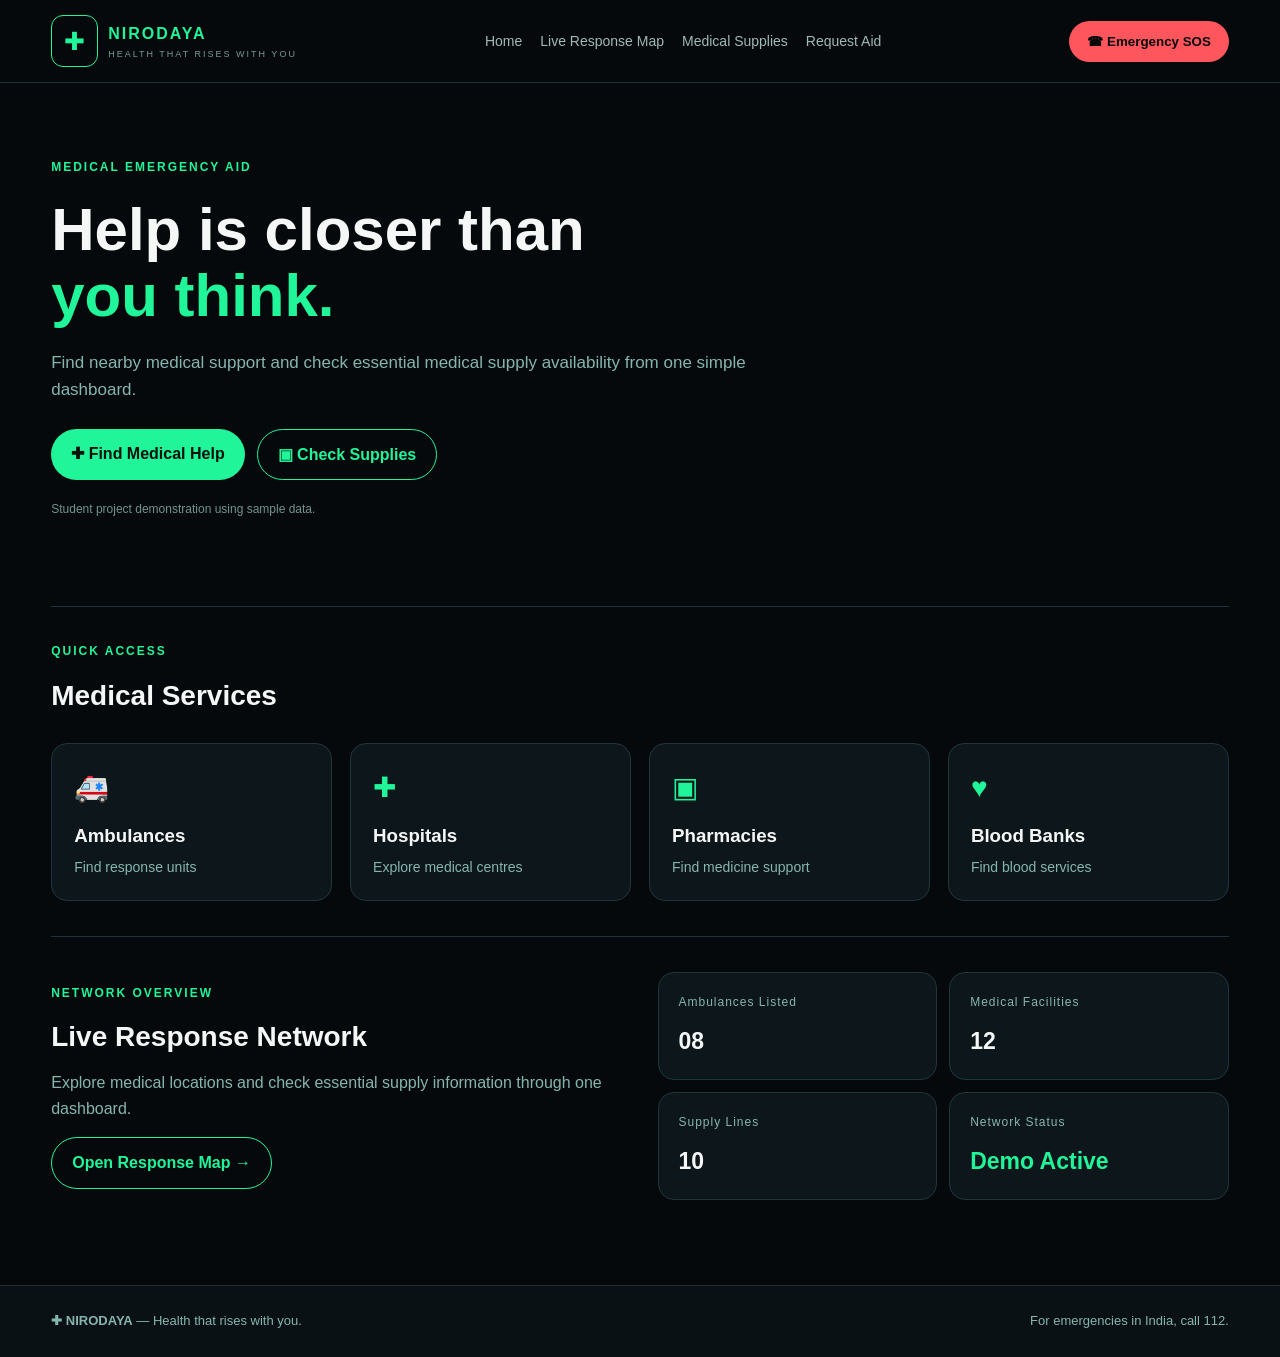
==== index.html @ 58ff2ede "Rename home page to index.html and fix links." ====
<!DOCTYPE html>
<html lang="en">
<head>
    <meta charset="UTF-8">
    <meta name="viewport" content="width=device-width, initial-scale=1.0">
    <title>Nirodaya - Medical Emergency Aid</title>
    <link rel="stylesheet" href="style.css">
    <script src="script.js" defer></script>
</head>
<body>

    <header class="navbar">
        <a href="index_p1.html" class="brand">
            <span class="logo">✚</span>
            <span>
                <strong>NIRODAYA</strong>
                <small>HEALTH THAT RISES WITH YOU</small>
            </span>
        </a>

        <nav>
            <a href="index_p1.html">Home</a>
            <a href="map_p2.html">Live Response Map</a>
            <a href="supplies_p3.html">Medical Supplies</a>
	    <a href="request_p4.html">Request Aid</a>
        </nav>

        <button class="sos-button" onclick="showEmergencyMessage()">
            ☎ Emergency SOS
        </button>
    </header>

    <main class="container">

        <section class="hero">
            <p class="eyebrow">MEDICAL EMERGENCY AID</p>

            <h1>
                Help is closer than<br>
                <span>you think.</span>
            </h1>

            <p class="intro">
                Find nearby medical support and check essential
                medical supply availability from one simple dashboard.
            </p>

            <div class="button-row">
                <a href="map_p2.html" class="button primary">
                    ✚ Find Medical Help
                </a>

                <a href="supplies_p3.html" class="button outline">
                    ▣ Check Supplies
                </a>
            </div>

            <p class="notice">
                Student project demonstration using sample data.
            </p>
        </section>

        <section class="section">
            <p class="eyebrow">QUICK ACCESS</p>
            <h2>Medical Services</h2>

            <div class="card-grid four">

                <a href="map_p2.html" class="service-card">
                    <div class="service-icon">🚑</div>
                    <h3>Ambulances</h3>
                    <p>Find response units</p>
                </a>

                <a href="map_p2.html" class="service-card">
                    <div class="service-icon">✚</div>
                    <h3>Hospitals</h3>
                    <p>Explore medical centres</p>
                </a>

                <a href="map_p2.html" class="service-card">
                    <div class="service-icon">▣</div>
                    <h3>Pharmacies</h3>
                    <p>Find medicine support</p>
                </a>

                <a href="map_p2.html" class="service-card">
                    <div class="service-icon">♥</div>
                    <h3>Blood Banks</h3>
                    <p>Find blood services</p>
                </a>

            </div>
        </section>

        <section class="section response-preview">
            <div>
                <p class="eyebrow">NETWORK OVERVIEW</p>
                <h2>Live Response Network</h2>

                <p class="muted">
                    Explore medical locations and check essential
                    supply information through one dashboard.
                </p>

                <a href="map_p2.html" class="button outline">
                    Open Response Map →
                </a>
            </div>

            <div class="stats-grid">
                <div class="stat-card">
                    <span>Ambulances Listed</span>
                    <strong>08</strong>
                </div>

                <div class="stat-card">
                    <span>Medical Facilities</span>
                    <strong>12</strong>
                </div>

                <div class="stat-card">
                    <span>Supply Lines</span>
                    <strong>10</strong>
                </div>

                <div class="stat-card">
                    <span>Network Status</span>
                    <strong class="green-text">Demo Active</strong>
                </div>
            </div>
        </section>

    </main>

    <footer class="footer">
        <p><strong>✚ NIRODAYA</strong> — Health that rises with you.</p>
        <p>For emergencies in India, call 112.</p>
    </footer>

</body>
</html>
---- style.css ----
/* ==================================
   1. BASIC PAGE SETTINGS
================================== */

* {
    box-sizing: border-box;
}

body {
    margin: 0;
    font-family: Arial, sans-serif;
    background-color: #05090b;
    color: #f5f7f7;
    line-height: 1.6;
}

a {
    text-decoration: none;
    color: inherit;
}

h1, h2, h3, p {
    margin-top: 0;
}


/* ==================================
   2. NAVIGATION BAR
================================== */

.navbar {
    display: flex;
    align-items: center;
    justify-content: space-between;
    padding: 15px 4%;
    background-color: #05090b;
    border-bottom: 1px solid #203237;
    gap: 20px;
}

.brand {
    display: flex;
    align-items: center;
    gap: 10px;
    color: #20f59a;
}

.logo {
    border: 1px solid #20f59a;
    border-radius: 12px;
    padding: 5px 12px;
    font-size: 25px;
}

.brand strong {
    display: block;
    letter-spacing: 2px;
}

.brand small {
    display: block;
    color: #779b94;
    font-size: 9px;
    letter-spacing: 2px;
}

.navbar nav {
    display: flex;
    align-items: center;
    gap: 18px;
    flex-wrap: wrap;
}

.navbar nav a {
    color: #a1b9b7;
    font-size: 14px;
}

.navbar nav a:hover,
.navbar nav a.active {
    color: #20f59a;
}


/* ==================================
   3. EMERGENCY SOS BUTTON
================================== */

.sos-button {
    background-color: #ff555d;
    color: #080808;
    border: none;
    border-radius: 30px;
    padding: 13px 18px;
    font-weight: bold;
    cursor: pointer;
}

.sos-button:hover {
    background-color: #ff747b;
}


/* ==================================
   4. MAIN CONTENT
================================== */

.container {
    width: 92%;
    max-width: 1200px;
    margin: auto;
}

.hero {
    padding: 75px 0;
    max-width: 760px;
}

.eyebrow {
    color: #20f59a;
    font-size: 12px;
    font-weight: bold;
    letter-spacing: 2px;
}

.hero h1 {
    font-size: 60px;
    line-height: 1.1;
    margin: 20px 0;
}

.hero h1 span {
    color: #20f59a;
}

.intro {
    color: #86b5b0;
    font-size: 17px;
    max-width: 750px;
}

.notice {
    color: #72948f;
    font-size: 12px;
    margin-top: 20px;
}

.page-main {
    padding-top: 35px;
    padding-bottom: 25px;
}

.page-title {
    font-size: 40px;
    margin-bottom: 10px;
}


/* ==================================
   5. BUTTONS AND LINKS
================================== */

.button-row {
    display: flex;
    flex-wrap: wrap;
    gap: 12px;
    margin-top: 25px;
}

.button {
    display: inline-block;
    padding: 12px 20px;
    border-radius: 30px;
    font-weight: bold;
    text-align: center;
}

.primary {
    background-color: #20f59a;
    color: #04100a;
}

.outline {
    border: 1px solid #20f59a;
    color: #20f59a;
    background-color: transparent;
}

.primary:hover {
    background-color: #16d984;
}

.outline:hover {
    background-color: #123a2b;
}

.full-width {
    display: block;
    margin-top: 18px;
}


/* ==================================
   6. SECTIONS AND SERVICE CARDS
================================== */

.section {
    padding: 35px 0;
    border-top: 1px solid #203237;
}

.section h2 {
    font-size: 28px;
    margin-bottom: 10px;
}

.card-grid {
    display: grid;
    gap: 18px;
    margin-top: 25px;
}

.four {
    grid-template-columns: repeat(4, 1fr);
}

.two {
    grid-template-columns: repeat(2, 1fr);
}

.service-card,
.supply-card,
.stat-card,
.info-panel {
    background-color: #0d171b;
    border: 1px solid #20363c;
    border-radius: 16px;
}

.service-card {
    padding: 22px;
    transition: 0.2s;
}

.service-card:hover {
    border-color: #20f59a;
    transform: translateY(-3px);
}

.service-icon {
    color: #20f59a;
    font-size: 28px;
}

.service-card h3 {
    margin: 10px 0 5px;
}

.service-card p {
    color: #86b5b0;
    font-size: 14px;
    margin-bottom: 0;
}

.muted {
    color: #86b5b0;
}


/* ==================================
   7. NETWORK STATISTICS
================================== */

.response-preview {
    display: grid;
    grid-template-columns: 1fr 1fr;
    gap: 35px;
    align-items: center;
}

.stats-grid {
    display: grid;
    grid-template-columns: 1fr 1fr;
    gap: 12px;
}

.stat-card {
    padding: 20px;
}

.stat-card span {
    display: block;
    color: #86b5b0;
    font-size: 12px;
    letter-spacing: 1px;
}

.stat-card strong {
    display: block;
    font-size: 23px;
    margin-top: 10px;
}

.green-text {
    color: #20f59a;
}


/* ==================================
   8. FOOTER
================================== */

.footer {
    margin-top: 50px;
    padding: 25px 4%;
    border-top: 1px solid #203237;
    background-color: #0a1114;
    color: #86b5b0;
    font-size: 13px;
    display: flex;
    justify-content: space-between;
    gap: 15px;
    flex-wrap: wrap;
}

.footer p {
    margin-bottom: 0;
}


/* ==================================
   9. FILTER BUTTONS
================================== */

.filter-row {
    display: flex;
    flex-wrap: wrap;
    gap: 10px;
    margin: 25px 0;
}

.filter {
    padding: 10px 16px;
    border: 1px solid #20f59a;
    border-radius: 25px;
    color: #20f59a;
    background-color: transparent;
    cursor: pointer;
}

.filter:hover,
.filter.active {
    background-color: #123a2b;
}


/* ==================================
   10. MAP PAGE
================================== */

.map-layout {
    display: grid;
    grid-template-columns: 2fr 1fr;
    gap: 20px;
    align-items: start;
}

.map-panel {
    min-width: 0;
}

.fake-map {
    height: 440px;
    position: relative;
    overflow: hidden;
    border: 1px solid #20363c;
    border-radius: 16px;
    background-color: #071310;
    background-image:
        linear-gradient(#16302b 1px, transparent 1px),
        linear-gradient(90deg, #16302b 1px, transparent 1px);
    background-size: 36px 36px;
}

.road {
    position: absolute;
    width: 120%;
    height: 4px;
    background-color: #183338;
    border: 1px solid #25464a;
}

.road-one {
    top: 25%;
    left: -10%;
    transform: rotate(3deg);
}

.road-two {
    top: 55%;
    left: -5%;
    transform: rotate(-2deg);
}

.road-three {
    top: 78%;
    left: -8%;
    transform: rotate(-4deg);
}

.map-marker {
    position: absolute;
    width: 38px;
    height: 38px;
    border-radius: 50%;
    background-color: #102b21;
    border: 1px solid #20f59a;
    color: #20f59a;
    cursor: pointer;
    font-size: 17px;
}

.map-marker:hover {
    transform: scale(1.1);
}

.hospital {
    color: #20f59a;
}

.pharmacy {
    color: #69d9ff;
    border-color: #69d9ff;
}

.clinic {
    color: #ffc247;
    border-color: #ffc247;
}

.blood {
    color: #ff6195;
    border-color: #ff6195;
}

.m1 { top: 27%; left: 20%; }
.m2 { top: 13%; left: 28%; }
.m3 { top: 18%; left: 53%; }
.m4 { top: 31%; left: 80%; }
.m5 { top: 56%; left: 68%; }
.m6 { top: 62%; left: 20%; }
.m7 { top: 72%; left: 45%; }
.m8 { top: 49%; left: 43%; }

.map-legend {
    position: absolute;
    bottom: 12px;
    left: 12px;
    padding: 10px;
    background-color: #091316;
    border: 1px solid #254047;
    border-radius: 10px;
    color: #86b5b0;
    font-size: 11px;
    display: flex;
    gap: 10px;
    flex-wrap: wrap;
}

.info-panel {
    padding: 22px;
}

.info-panel h2 {
    font-size: 22px;
}

.small-stat {
    display: flex;
    justify-content: space-between;
    gap: 10px;
    padding: 12px 0;
    border-top: 1px solid #203237;
    font-size: 13px;
}

.small-stat span {
    color: #86b5b0;
}


/* ==================================
   11. MEDICAL SUPPLIES PAGE
================================== */

.supply-tools {
    display: flex;
    align-items: center;
    justify-content: space-between;
    gap: 15px;
    flex-wrap: wrap;
}

.supply-tools .filter-row {
    margin-bottom: 15px;
}

.supply-card {
    padding: 20px;
}

.card-top {
    display: flex;
    justify-content: space-between;
    align-items: flex-start;
    gap: 10px;
}

.card-top h2 {
    font-size: 17px;
    margin-bottom: 5px;
}

.status {
    white-space: nowrap;
    padding: 3px 10px;
    border-radius: 20px;
    font-size: 11px;
}

.low {
    color: #ffc247;
    border: 1px solid #805b15;
}

.critical {
    color: #ff646b;
    border: 1px solid #783036;
}

.out {
    color: #a6c0c2;
    background-color: #17272c;
}

.good {
    color: #20f59a;
    border: 1px solid #087b4c;
}

.stock-line {
    display: flex;
    justify-content: space-between;
    gap: 10px;
    color: #86b5b0;
    font-size: 13px;
    margin-top: 18px;
}

.progress {
    height: 7px;
    background-color: #1b2b30;
    border-radius: 10px;
    overflow: hidden;
    margin-top: 8px;
}

.progress span {
    display: block;
    height: 100%;
    background-color: #20f59a;
}

.progress.red span {
    background-color: #ff555d;
}

.progress.amber span {
    background-color: #ffc247;
}

.card-note {
    color: #86b5b0;
    font-size: 13px;
    margin: 12px 0 0;
}

.hidden {
    display: none;
}


/* ==================================
   12. FORM INPUTS
================================== */

label {
    display: block;
    color: #86b5b0;
    margin-bottom: 6px;
    font-size: 14px;
}

input,
select,
textarea {
    display: block;
    width: 100%;
    padding: 13px;
    background-color: #122126;
    color: #f5f7f7;
    border: 1px solid #294247;
    border-radius: 10px;
    font-family: Arial, sans-serif;
    font-size: 14px;
}

input::placeholder,
textarea::placeholder {
    color: #72948f;
}

select {
    cursor: pointer;
}

textarea {
    resize: vertical;
}

form .button {
    cursor: pointer;
    border: none;
}

form .button:hover {
    background-color: #16d984;
}

#requestMessage {
    margin-top: 20px;
    overflow-wrap: anywhere;
}


/* ==================================
   13. MOBILE RESPONSIVE DESIGN
================================== */

@media (max-width: 850px) {

    .navbar {
        flex-wrap: wrap;
    }

    .navbar nav {
        order: 3;
        width: 100%;
    }

    .four {
        grid-template-columns: repeat(2, 1fr);
    }

    .map-layout,
    .response-preview {
        grid-template-columns: 1fr;
    }

    .hero h1 {
        font-size: 48px;
    }
}

@media (max-width: 520px) {

    .container {
        width: 92%;
    }

    .hero {
        padding: 45px 0;
    }

    .hero h1 {
        font-size: 40px;
    }

    .page-title {
        font-size: 32px;
    }

    .two,
    .four,
    .stats-grid {
        grid-template-columns: 1fr;
    }

    .navbar nav {
        gap: 12px;
    }

    .sos-button {
        padding: 10px 12px;
    }

    .fake-map {
        height: 360px;
    }

    .map-legend {
        right: 8px;
        font-size: 10px;
    }

    .card-top {
        flex-wrap: wrap;
    }

    input,
    select,
    textarea {
        width: 100%;
    }
}
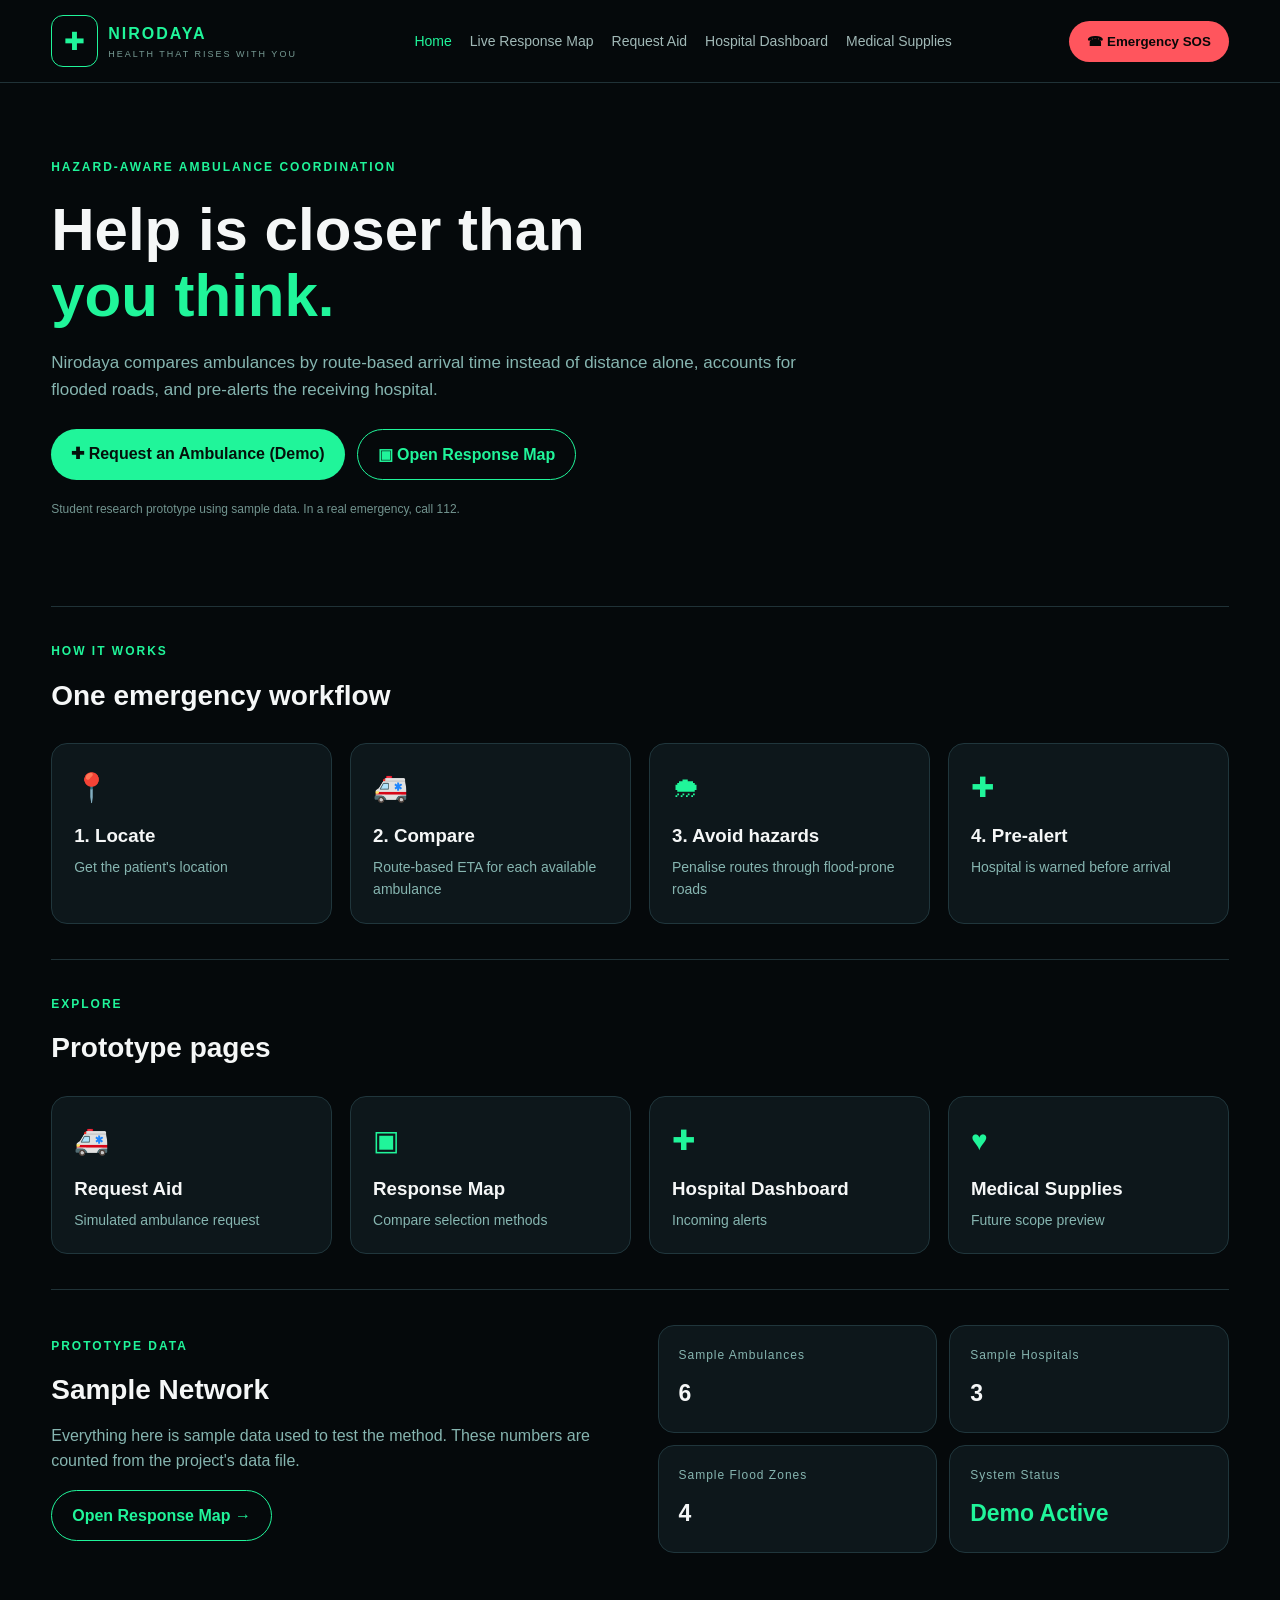
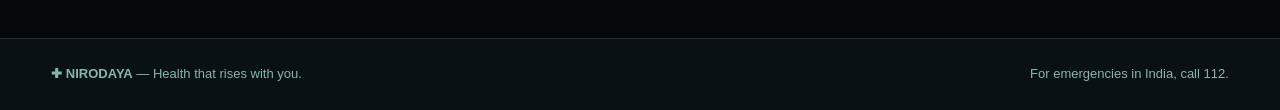
==== commit 8ef3cfab: "Add hazard-aware ambulance coordination" ====
--- a/index.html
+++ b/index.html
@@ -3,14 +3,14 @@
 <head>
     <meta charset="UTF-8">
     <meta name="viewport" content="width=device-width, initial-scale=1.0">
-    <title>Nirodaya - Medical Emergency Aid</title>
+    <title>Nirodaya - Hazard-Aware Ambulance Coordination</title>
     <link rel="stylesheet" href="style.css">
     <script src="script.js" defer></script>
 </head>
 <body>
 
     <header class="navbar">
-        <a href="index_p1.html" class="brand">
+        <a href="index.html" class="brand">
             <span class="logo">✚</span>
             <span>
                 <strong>NIRODAYA</strong>
@@ -19,10 +19,11 @@
         </a>
 
         <nav>
-            <a href="index_p1.html">Home</a>
+            <a href="index.html" class="active">Home</a>
             <a href="map_p2.html">Live Response Map</a>
+            <a href="request_p4.html">Request Aid</a>
+            <a href="hospital_p6.html">Hospital Dashboard</a>
             <a href="supplies_p3.html">Medical Supplies</a>
-	    <a href="request_p4.html">Request Aid</a>
         </nav>
 
         <button class="sos-button" onclick="showEmergencyMessage()">
@@ -33,7 +34,7 @@
     <main class="container">
 
         <section class="hero">
-            <p class="eyebrow">MEDICAL EMERGENCY AID</p>
+            <p class="eyebrow">HAZARD-AWARE AMBULANCE COORDINATION</p>
 
             <h1>
                 Help is closer than<br>
@@ -41,66 +42,90 @@
             </h1>
 
             <p class="intro">
-                Find nearby medical support and check essential
-                medical supply availability from one simple dashboard.
+                Nirodaya compares ambulances by route-based arrival time instead
+                of distance alone, accounts for flooded roads, and pre-alerts
+                the receiving hospital.
             </p>
 
             <div class="button-row">
-                <a href="map_p2.html" class="button primary">
-                    ✚ Find Medical Help
+                <a href="request_p4.html" class="button primary">
+                    ✚ Request an Ambulance (Demo)
                 </a>
 
-                <a href="supplies_p3.html" class="button outline">
-                    ▣ Check Supplies
+                <a href="map_p2.html" class="button outline">
+                    ▣ Open Response Map
                 </a>
             </div>
 
             <p class="notice">
-                Student project demonstration using sample data.
+                Student research prototype using sample data. In a real emergency, call 112.
             </p>
         </section>
 
         <section class="section">
-            <p class="eyebrow">QUICK ACCESS</p>
-            <h2>Medical Services</h2>
+            <p class="eyebrow">HOW IT WORKS</p>
+            <h2>One emergency workflow</h2>
 
             <div class="card-grid four">
+                <div class="service-card">
+                    <div class="service-icon">📍</div>
+                    <h3>1. Locate</h3>
+                    <p>Get the patient's location</p>
+                </div>
+                <div class="service-card">
+                    <div class="service-icon">🚑</div>
+                    <h3>2. Compare</h3>
+                    <p>Route-based ETA for each available ambulance</p>
+                </div>
+                <div class="service-card">
+                    <div class="service-icon">🌧</div>
+                    <h3>3. Avoid hazards</h3>
+                    <p>Penalise routes through flood-prone roads</p>
+                </div>
+                <div class="service-card">
+                    <div class="service-icon">✚</div>
+                    <h3>4. Pre-alert</h3>
+                    <p>Hospital is warned before arrival</p>
+                </div>
+            </div>
+        </section>
 
-                <a href="map_p2.html" class="service-card">
+        <section class="section">
+            <p class="eyebrow">EXPLORE</p>
+            <h2>Prototype pages</h2>
+
+            <div class="card-grid four">
+                <a href="request_p4.html" class="service-card">
                     <div class="service-icon">🚑</div>
-                    <h3>Ambulances</h3>
-                    <p>Find response units</p>
+                    <h3>Request Aid</h3>
+                    <p>Simulated ambulance request</p>
                 </a>
-
-                <a href="map_p2.html" class="service-card">
-                    <div class="service-icon">✚</div>
-                    <h3>Hospitals</h3>
-                    <p>Explore medical centres</p>
-                </a>
-
                 <a href="map_p2.html" class="service-card">
                     <div class="service-icon">▣</div>
-                    <h3>Pharmacies</h3>
-                    <p>Find medicine support</p>
+                    <h3>Response Map</h3>
+                    <p>Compare selection methods</p>
                 </a>
-
-                <a href="map_p2.html" class="service-card">
+                <a href="hospital_p6.html" class="service-card">
+                    <div class="service-icon">✚</div>
+                    <h3>Hospital Dashboard</h3>
+                    <p>Incoming alerts</p>
+                </a>
+                <a href="supplies_p3.html" class="service-card">
                     <div class="service-icon">♥</div>
-                    <h3>Blood Banks</h3>
-                    <p>Find blood services</p>
+                    <h3>Medical Supplies</h3>
+                    <p>Future scope preview</p>
                 </a>
-
             </div>
         </section>
 
         <section class="section response-preview">
             <div>
-                <p class="eyebrow">NETWORK OVERVIEW</p>
-                <h2>Live Response Network</h2>
+                <p class="eyebrow">PROTOTYPE DATA</p>
+                <h2>Sample Network</h2>
 
                 <p class="muted">
-                    Explore medical locations and check essential
-                    supply information through one dashboard.
+                    Everything here is sample data used to test the method.
+                    These numbers are counted from the project's data file.
                 </p>
 
                 <a href="map_p2.html" class="button outline">
@@ -110,22 +135,22 @@
 
             <div class="stats-grid">
                 <div class="stat-card">
-                    <span>Ambulances Listed</span>
-                    <strong>08</strong>
+                    <span>Sample Ambulances</span>
+                    <strong id="statAmb">-</strong>
                 </div>
 
                 <div class="stat-card">
-                    <span>Medical Facilities</span>
-                    <strong>12</strong>
+                    <span>Sample Hospitals</span>
+                    <strong id="statHosp">-</strong>
                 </div>
 
                 <div class="stat-card">
-                    <span>Supply Lines</span>
-                    <strong>10</strong>
+                    <span>Sample Flood Zones</span>
+                    <strong id="statFlood">-</strong>
                 </div>
 
                 <div class="stat-card">
-                    <span>Network Status</span>
+                    <span>System Status</span>
                     <strong class="green-text">Demo Active</strong>
                 </div>
             </div>
@@ -138,5 +163,13 @@
         <p>For emergencies in India, call 112.</p>
     </footer>
 
+    <script src="data.js"></script>
+    <script>
+        // Count the numbers from data.js so the home page is always accurate
+        document.getElementById("statAmb").textContent = AMBULANCES.length;
+        document.getElementById("statHosp").textContent = HOSPITALS.length;
+        document.getElementById("statFlood").textContent = HAZARDS.length;
+    </script>
+
 </body>
 </html>
--- a/style.css
+++ b/style.css
@@ -722,4 +722,159 @@
     textarea {
         width: 100%;
     }
+}
+
+/* ==================================
+   14. LEAFLET MAP AND RESULTS TABLES
+================================== */
+
+.leaflet-box {
+    height: 520px;
+    border: 1px solid #20363c;
+    border-radius: 16px;
+    overflow: hidden;
+}
+
+.emoji-marker {
+    font-size: 24px;
+    text-align: center;
+    line-height: 30px;
+    background: transparent;
+    border: none;
+}
+
+.check-row {
+    display: flex;
+    align-items: center;
+    gap: 10px;
+    margin-top: 18px;
+    color: #f5f7f7;
+}
+
+.check-row input {
+    width: auto;
+    display: inline-block;
+}
+
+.info-panel select,
+.info-panel .button {
+    margin-top: 6px;
+}
+
+.table-wrap {
+    overflow-x: auto;
+    margin-top: 15px;
+}
+
+.result-table {
+    width: 100%;
+    border-collapse: collapse;
+    font-size: 14px;
+    margin-bottom: 20px;
+}
+
+.result-table th,
+.result-table td {
+    text-align: left;
+    padding: 10px 12px;
+    border-bottom: 1px solid #203237;
+}
+
+.result-table th {
+    color: #20f59a;
+    font-size: 12px;
+    letter-spacing: 1px;
+}
+
+@media (max-width: 520px) {
+    .leaflet-box {
+        height: 380px;
+    }
+}
+
+
+/* ==================================
+   15. REQUEST, TRACKING AND HOSPITAL PAGES
+================================== */
+
+.emergency-banner {
+    background-color: #2a1215;
+    border: 1px solid #783036;
+    color: #ffb3b7;
+    border-radius: 12px;
+    padding: 12px 16px;
+    margin-bottom: 20px;
+    font-size: 14px;
+}
+
+.emergency-banner a {
+    color: #ff747b;
+    text-decoration: underline;
+}
+
+.small-map {
+    height: 260px;
+    margin-top: 10px;
+}
+
+.timeline {
+    list-style: none;
+    padding: 0;
+    margin: 20px 0 10px;
+}
+
+.timeline li {
+    position: relative;
+    padding: 6px 0 6px 28px;
+    font-size: 14px;
+    color: #72948f;
+}
+
+.timeline li::before {
+    content: "○";
+    position: absolute;
+    left: 0;
+    color: #72948f;
+}
+
+.timeline li.done {
+    color: #f5f7f7;
+}
+
+.timeline li.done::before {
+    content: "●";
+    color: #20f59a;
+}
+
+.timeline li.waiting {
+    color: #ffc247;
+}
+
+.timeline li.waiting::before {
+    content: "◐";
+    color: #ffc247;
+}
+
+.alert-card .button {
+    cursor: pointer;
+    padding: 9px 16px;
+    font-size: 13px;
+}
+
+.alert-card .button:disabled {
+    opacity: 0.4;
+    cursor: not-allowed;
+}
+
+.countdown {
+    color: #20f59a;
+    font-weight: bold;
+}
+
+#summaryBox {
+    margin-bottom: 15px;
+}
+
+#summaryBox p {
+    overflow-wrap: anywhere;
 }
